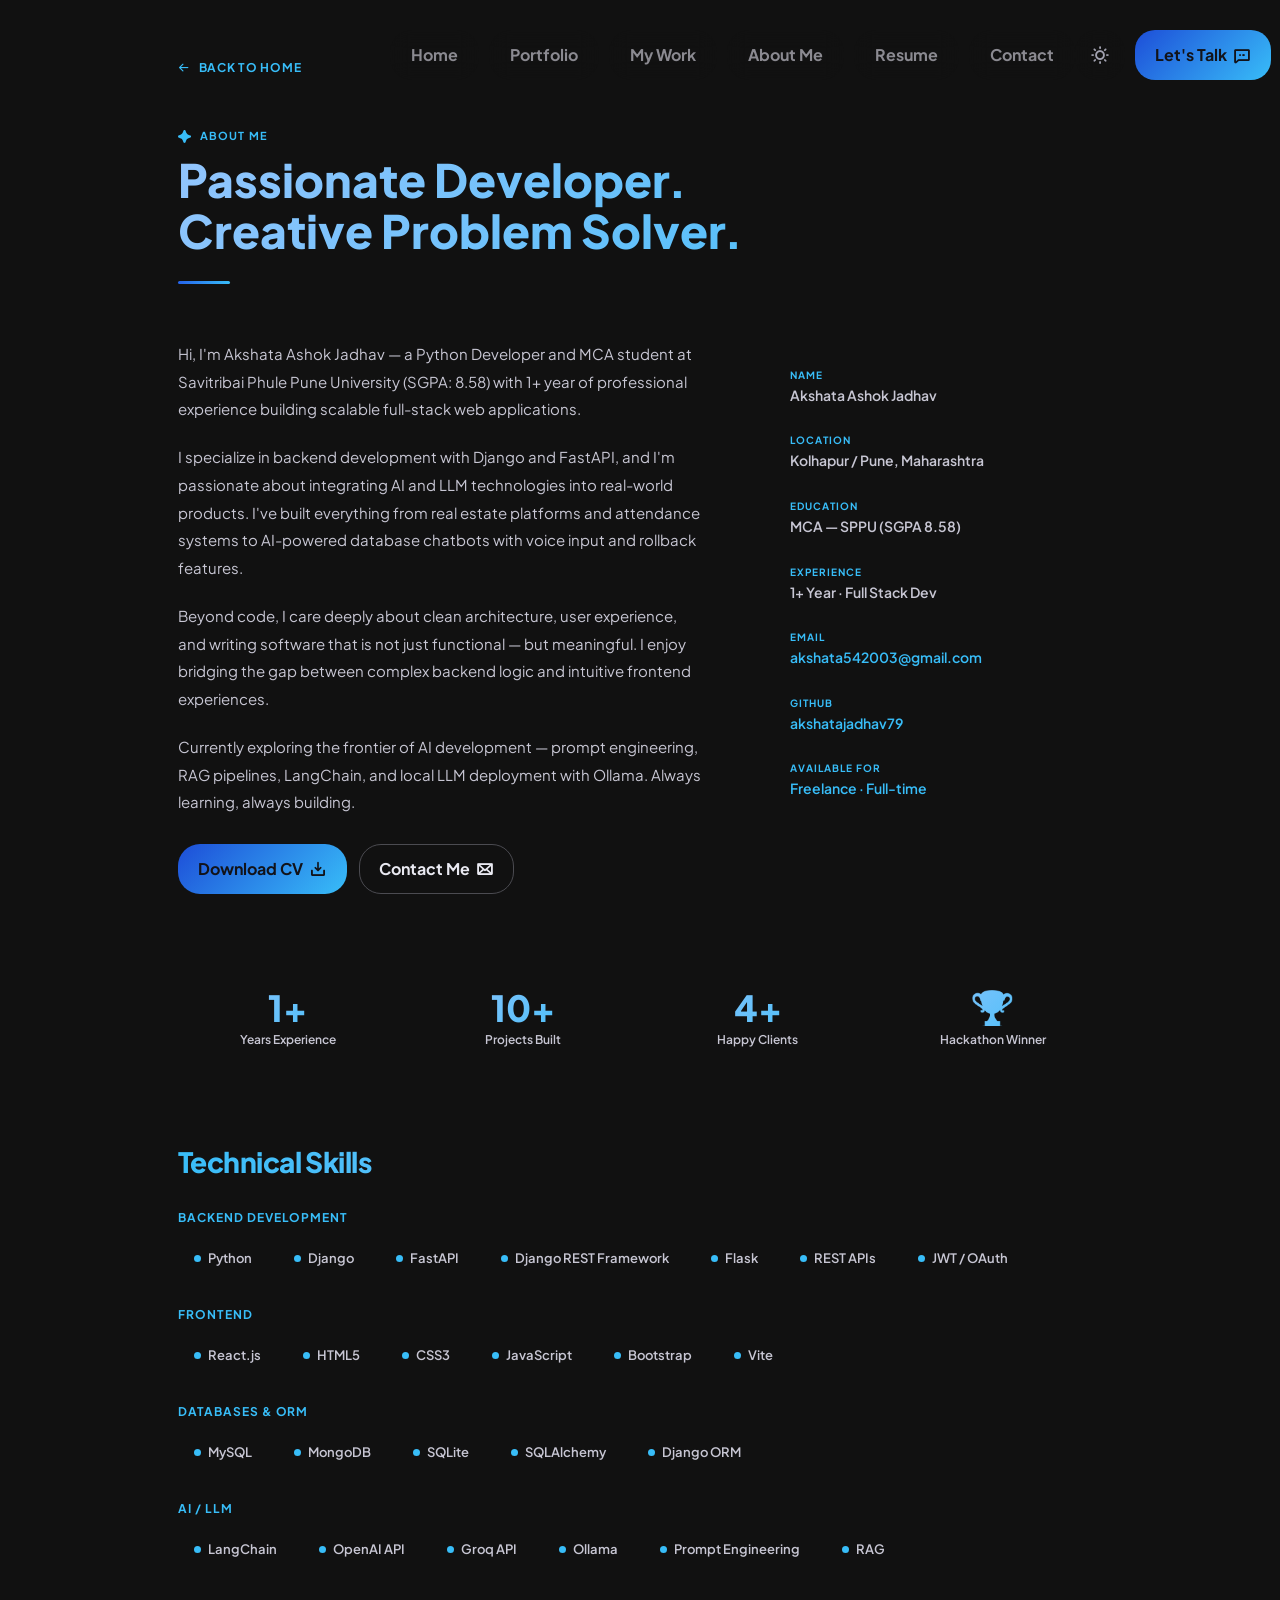
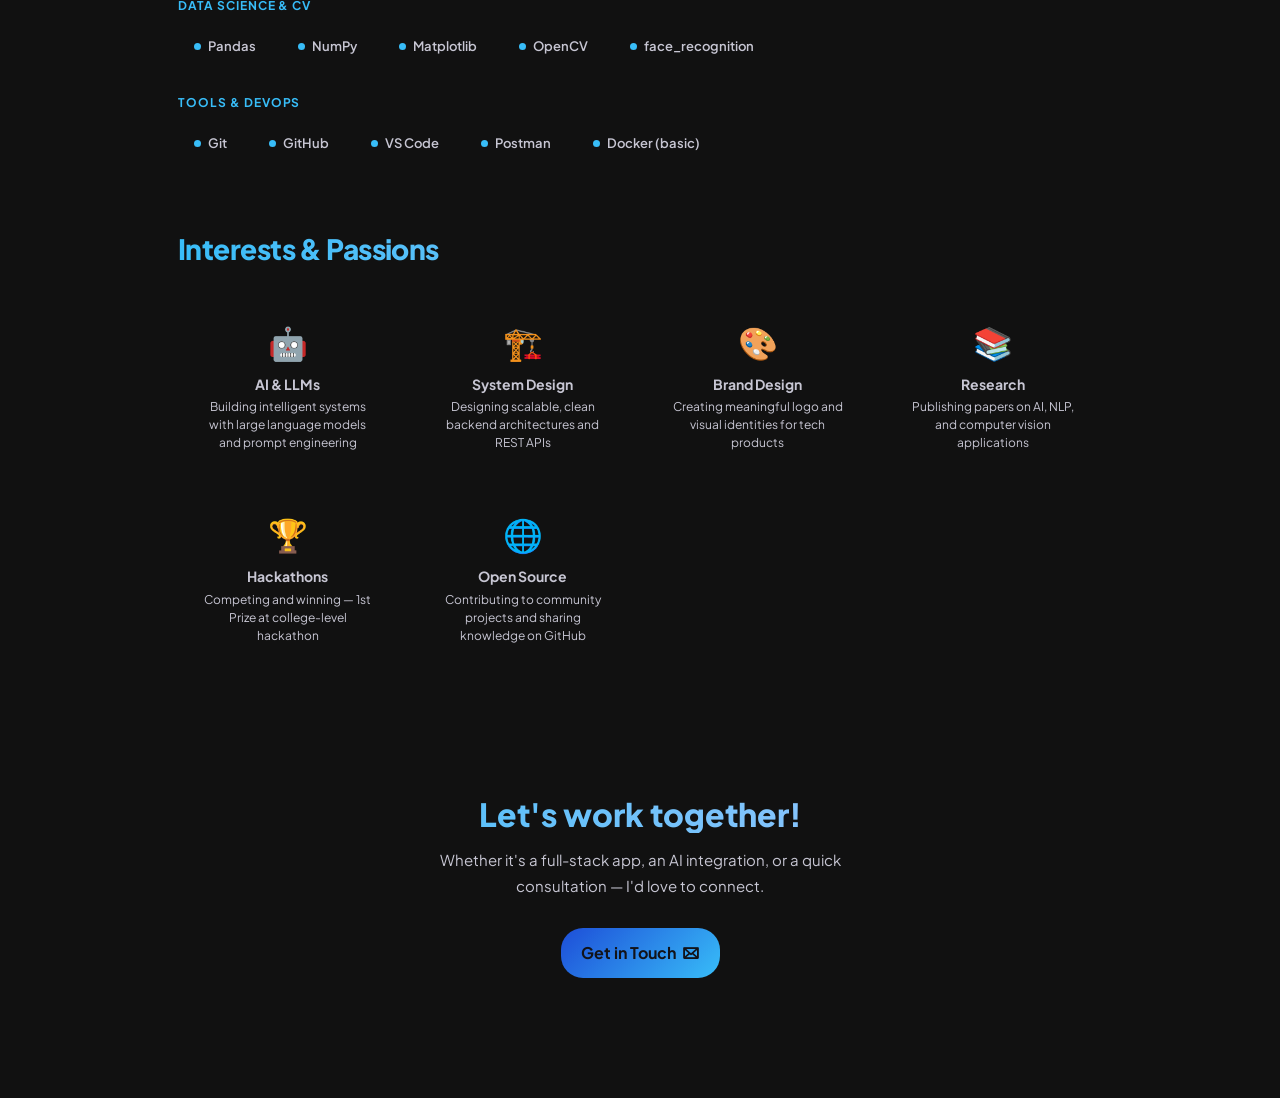
==== pages/about.html @ add592b0 "Update all files" ====
<!DOCTYPE html>
<html lang="en" dir="ltr">
<head>
  <meta charset="UTF-8">
  <title>About Me — Akshata Jadhav</title>
  <meta name="viewport" content="width=device-width, initial-scale=1, maximum-scale=1">
  <link rel="stylesheet" type="text/css" href="../css/plugins.css">
  <link rel="stylesheet" type="text/css" href="../css/main.css">
  <style>
    /* ════════════════════════════════════════════════════
       BLUE GRADIENT DESIGN SYSTEM — Akshata Jadhav
       Font: Plus Jakarta Sans (Professional, Modern)
       Palette: Deep Navy · Royal Blue · Sky Blue
    ════════════════════════════════════════════════════ */

    /* ── Universal font override ─────────────────────── */
    *, body, h1,h2,h3,h4,h5,h6,p,span,a,li,button,input,textarea,select,
    .menu__link,.btn,.btn-caption,.headline__title,.headline__subtitle,
    .h2__title,.h2__subtitle,.h2__text,.h3__title,.about-descr__text,
    .resume-lines__title,.resume-lines__source,.resume-lines__descr,.resume-lines__date,
    .achievements__number,.achievements__descr,.tools-cards__caption,.teaser__text,
    .contact-lines__title,.contact-lines__text,.logo__caption p,.avatar__block h6,
    .gallery__descr h5,.small,.rounded-tag,.trigger__caption,.menu__caption,
    .pg-title,.pg-subtitle,.pg-label,.back-link,.form-label,.sec-title,
    .tl-title,.tl-org,.tl-desc,.tl-date,.sec-h h2,.tool-pill,
    .proj-title,.proj-desc,.proj-category,.filter-btn,
    .mw-section-title,.mw-section-desc,.research-title,.research-abstract,
    .info-label,.info-value,.avail-text,.avail-sub,.social-link-label,.social-link-handle,
    .stat-number,.stat-label,.skill-chip,.skill-group-label,
    .interest-title,.interest-desc,.about-card-label,.about-card-value,
    .cert-title,.cert-org,.cert-date,.cert-desc,.cert-name {
      font-family: 'Plus Jakarta Sans', sans-serif !important;
      -webkit-font-smoothing: antialiased;
    }

    /* ── Page title gradient ─────────────────────────── */
    .pg-title {
      background: linear-gradient(135deg, #93C5FD 0%, #38BDF8 100%) !important;
      -webkit-background-clip: text !important;
      -webkit-text-fill-color: transparent !important;
      background-clip: text !important;
    }

    /* ── Main headline (index) ───────────────────────── */
    .headline__title {
      font-size: clamp(36px,5.5vw,68px) !important;
      font-weight: 800 !important;
      line-height: 1.06 !important;
      letter-spacing: -0.025em !important;
      background: linear-gradient(135deg, #93C5FD 0%, #38BDF8 100%) !important;
      -webkit-background-clip: text !important;
      -webkit-text-fill-color: transparent !important;
      background-clip: text !important;
    }

    /* ── Section headings ────────────────────────────── */
    .h2__title, .mw-section-title, .sec-title {
      font-weight: 800 !important;
      letter-spacing: -0.02em !important;
    }

    /* ── Stat / achievement numbers ──────────────────── */
    .stat-number, .achievements__number {
      background: linear-gradient(135deg, #93C5FD 0%, #38BDF8 100%) !important;
      -webkit-background-clip: text !important;
      -webkit-text-fill-color: transparent !important;
      background-clip: text !important;
      font-weight: 800 !important;
    }

    /* ── Dividers ─────────────────────────────────────── */
    .pg-divider, .mw-divider {
      background: linear-gradient(90deg, #2563EB, #38BDF8) !important;
    }

    /* ── Card hover glow ─────────────────────────────── */
    .proj-card:hover, .info-card:hover, .interest-card:hover,
    .stat-card:hover, .award-card:hover, .research-card:hover {
      border-color: #2563EB !important;
      box-shadow: 0 16px 48px rgba(37,99,235,.2) !important;
    }

    /* ── Filter active ───────────────────────────────── */
    .filter-btn.active, .filter-btn:hover {
      background: linear-gradient(135deg,#1D4ED8,#38BDF8) !important;
      border-color: transparent !important;
    }

    /* ── Form focus ──────────────────────────────────── */
    .form-input:focus, .form-textarea:focus {
      border-color: #2563EB !important;
      box-shadow: 0 0 0 3px rgba(37,99,235,.15) !important;
    }

    /* ── Download bar ────────────────────────────────── */
    .dl-bar { background: linear-gradient(135deg, #1D4ED8 0%, #38BDF8 100%) !important; }
    .dl-btn { color: #1D4ED8 !important; }

    /* ── Social hover ────────────────────────────────── */
    .social-link:hover { border-color: #2563EB !important; }

    /* ── Availability dot pulse ──────────────────────── */
    .avail-dot { background: #38BDF8 !important; }
    @keyframes pulse-blue {
      0%,100%{box-shadow:0 0 0 0 rgba(56,189,248,.5)}
      50%{box-shadow:0 0 0 7px rgba(56,189,248,0)}
    }
    .avail-dot { animation: pulse-blue 2s infinite !important; }

    /* ── Icon backgrounds ────────────────────────────── */
    .research-icon, .cert-icon {
      background: linear-gradient(135deg,#1D4ED8,#38BDF8) !important;
    }

    /* ── Skill chip dot ──────────────────────────────── */
    .skill-chip-dot { background: #38BDF8 !important; }
    .skill-chip:hover { border-color: #2563EB !important; color: #2563EB !important; }
    .tool-pill:hover { border-color: #2563EB !important; color: #2563EB !important; }

    /* ── Tl score pill ───────────────────────────────── */
    .tl-score { background: rgba(37,99,235,.14) !important; color: #60A5FA !important; }

    /* ── Submit button ───────────────────────────────── */
    .submit-btn { background: linear-gradient(135deg,#1D4ED8,#38BDF8) !important; }

    /* ── Success message ─────────────────────────────── */
    .success-msg { background:#eff6ff !important; border-color:#bfdbfe !important; }
    .success-msg p { color: #1D4ED8 !important; }

    /* ── Proj thumb placeholder gradients ────────────── */
    .proj-thumb { background: linear-gradient(135deg,#1e3a8a,#2563EB) !important; }

    .pg-wrap { max-width: 980px; margin: 0 auto; padding: 56px 28px 100px; }
    .back-link { display:inline-flex;align-items:center;gap:8px;font-size:12px;font-weight:700;letter-spacing:.06em;text-transform:uppercase;color:var(--accent);text-decoration:none;margin-bottom:52px;transition:gap .2s; }
    .back-link:hover { gap:14px; }
    .pg-label { display:flex;align-items:center;gap:9px;font-size:11px;font-weight:700;letter-spacing:.1em;text-transform:uppercase;color:var(--accent);margin-bottom:10px; }
    .pg-title { font-size:clamp(28px,5vw,46px);font-weight:800;line-height:1.12;margin:0 0 14px; }
    .pg-divider { width:52px;height:3px;margin-top:24px;margin-bottom:56px;background:linear-gradient(90deg,#2563EB,#38BDF8);border-radius:4px; }

    /* Hero layout */
    .about-hero { display:grid;grid-template-columns:1fr 340px;gap:56px;margin-bottom:72px;align-items:start; }
    @media(max-width:768px){ .about-hero { grid-template-columns:1fr; } }
    .about-text p { font-size:15px;line-height:1.85;color:var(--text-2);margin-bottom:20px; }
    .about-text p:last-child { margin-bottom:0; }
    .about-card { background:var(--card);border:1px solid var(--border);border-radius:18px;padding:28px; }
    .about-card-item { padding:14px 0;border-bottom:1px solid var(--border); }
    .about-card-item:last-child { border-bottom:none;padding-bottom:0; }
    .about-card-label { font-size:10px;font-weight:700;letter-spacing:.1em;text-transform:uppercase;color:var(--accent);margin-bottom:4px; }
    .about-card-value { font-size:14px;font-weight:600; }
    .about-card-value a { color:var(--accent);text-decoration:none; }

    /* Stats */
    .stats-row { display:grid;grid-template-columns:repeat(4,1fr);gap:16px;margin-bottom:72px; }
    @media(max-width:600px){ .stats-row { grid-template-columns:repeat(2,1fr); } }
    .stat-card { background:var(--card);border:1px solid var(--border);border-radius:16px;padding:24px 20px;text-align:center;transition:border-color .25s,transform .25s; }
    .stat-card:hover { border-color:var(--accent);transform:translateY(-3px); }
    .stat-number { font-size:36px;font-weight:800;background:linear-gradient(135deg,var(--accent),var(--secondary));-webkit-background-clip:text;-webkit-text-fill-color:transparent;background-clip:text;line-height:1; }
    .stat-label { font-size:12px;color:var(--text-2);margin-top:6px;font-weight:600; }

    /* Skills section */
    .skills-section { margin-bottom:72px; }
    .sec-title { font-size:clamp(20px,3vw,28px);font-weight:800;margin:0 0 32px; }
    .skill-group { margin-bottom:32px; }
    .skill-group-label { font-size:12px;font-weight:700;letter-spacing:.08em;text-transform:uppercase;color:var(--accent);margin-bottom:14px; }
    .skill-chips { display:flex;flex-wrap:wrap;gap:10px; }
    .skill-chip { display:inline-flex;align-items:center;gap:7px;font-size:13px;font-weight:600;padding:8px 16px;border-radius:25px;border:1px solid var(--border);background:var(--card);transition:all .2s; }
    .skill-chip:hover { border-color:var(--accent);color:var(--accent); }
    .skill-chip-dot { width:7px;height:7px;border-radius:50%;background:var(--accent);flex-shrink:0; }

    /* Interests */
    .interests-grid { display:grid;grid-template-columns:repeat(auto-fill,minmax(200px,1fr));gap:16px;margin-bottom:72px; }
    .interest-card { background:var(--card);border:1px solid var(--border);border-radius:14px;padding:22px;text-align:center;transition:border-color .25s,transform .25s; }
    .interest-card:hover { border-color:var(--accent);transform:translateY(-3px); }
    .interest-icon { font-size:32px;margin-bottom:10px; }
    .interest-title { font-size:14px;font-weight:700;margin-bottom:4px; }
    .interest-desc { font-size:12px;color:var(--text-2);line-height:1.5; }
  </style>

  <!-- Google Fonts — Plus Jakarta Sans -->
  <link rel="preconnect" href="https://fonts.googleapis.com">
  <link rel="preconnect" href="https://fonts.gstatic.com" crossorigin>
  <link href="https://fonts.googleapis.com/css2?family=Plus+Jakarta+Sans:ital,wght@0,300;0,400;0,500;0,600;0,700;0,800;1,400&display=swap" rel="stylesheet">
</head>
<body>
  <header id="header" class="header d-flex justify-content-between">
    <div class="header__navigation">
      <nav id="menu" class="menu">
        <ul class="menu__list d-flex justify-content-start">
          <li class="menu__item"><a class="menu__link btn" href="../index.html"><span class="menu__caption">Home</span><i class="ph-bold ph-house-simple"></i></a></li>
          <li class="menu__item"><a class="menu__link btn" href="portfolio.html"><span class="menu__caption">Portfolio</span><i class="ph-bold ph-squares-four"></i></a></li>
          <li class="menu__item"><a class="menu__link btn" href="my_work.html"><span class="menu__caption">My Work</span><i class="ph-bold ph-briefcase"></i></a></li>
          <li class="menu__item menu__item--active"><a class="menu__link btn" href="about.html"><span class="menu__caption">About Me</span><i class="ph-bold ph-user"></i></a></li>
          <li class="menu__item"><a class="menu__link btn" href="resume.html"><span class="menu__caption">Resume</span><i class="ph-bold ph-article"></i></a></li>
          <li class="menu__item"><a class="menu__link btn" href="contact.html"><span class="menu__caption">Contact</span><i class="ph-bold ph-envelope"></i></a></li>
        </ul>
      </nav>
    </div>
    <div class="header__controls d-flex justify-content-end">
      <button id="color-switcher" class="color-switcher header__switcher btn" type="button" role="switch" aria-label="light/dark mode" aria-checked="true"></button>
      <a class="header__trigger btn" href="mailto:akshata542003@gmail.com?subject=Message%20from%20your%20site"><span class="trigger__caption">Let's Talk</span><i class="ph-bold ph-chat-dots"></i></a>
    </div>
  </header>

  <div class="pg-wrap">
    <a class="back-link" href="../index.html"><i class="ph-bold ph-arrow-left"></i> Back to Home</a>

    <p class="pg-label">
      <svg xmlns="http://www.w3.org/2000/svg" width="13" height="13" viewBox="0 0 13 13" fill="currentColor"><path d="M5.6,12.6c-0.5-0.8-0.7-2.4-1.7-3.5c-1-1-2.7-1.2-3.5-1.7C-0.1,7-0.1,6,0.4,5.6c0.8-0.5,2.3-0.6,3.5-1.8C5,2.8,5.1,1.2,5.6,0.4C6-0.1,7-0.1,7.4,0.4c0.5,0.8,0.7,2.4,1.8,3.5c1.2,1.2,2.6,1.2,3.5,1.7c0.6,0.4,0.6,1.4,0,1.7C11.8,7.9,10.2,8,9.1,9.1c-1,1-1.2,2.7-1.7,3.5C7,13.1,6,13.1,5.6,12.6z"/></svg>
      About Me
    </p>
    <h1 class="pg-title">Passionate Developer.<br>Creative Problem Solver.</h1>
    <div class="pg-divider"></div>

    <!-- Hero -->
    <div class="about-hero">
      <div class="about-text">
        <p>Hi, I'm <strong>Akshata Ashok Jadhav</strong> — a Python Developer and MCA student at Savitribai Phule Pune University (SGPA: 8.58) with 1+ year of professional experience building scalable full-stack web applications.</p>
        <p>I specialize in backend development with Django and FastAPI, and I'm passionate about integrating AI and LLM technologies into real-world products. I've built everything from real estate platforms and attendance systems to AI-powered database chatbots with voice input and rollback features.</p>
        <p>Beyond code, I care deeply about clean architecture, user experience, and writing software that is not just functional — but meaningful. I enjoy bridging the gap between complex backend logic and intuitive frontend experiences.</p>
        <p>Currently exploring the frontier of AI development — prompt engineering, RAG pipelines, LangChain, and local LLM deployment with Ollama. Always learning, always building.</p>
        <div style="margin-top:28px;display:flex;gap:12px;flex-wrap:wrap;">
          <a class="btn btn-default btn-hover btn-hover-accent" href="../img/Akshata_Jadhav_Resume.pdf" download><span class="btn-caption">Download CV</span><i class="ph-bold ph-download-simple"></i></a>
          <a class="btn btn-default btn-hover btn-hover-outline" href="contact.html"><span class="btn-caption">Contact Me</span><i class="ph-bold ph-envelope"></i></a>
        </div>
      </div>
      <div>
        <div class="about-card">
          <div class="about-card-item" style="padding-top:0;">
            <p class="about-card-label">Name</p>
            <p class="about-card-value">Akshata Ashok Jadhav</p>
          </div>
          <div class="about-card-item">
            <p class="about-card-label">Location</p>
            <p class="about-card-value">Kolhapur / Pune, Maharashtra</p>
          </div>
          <div class="about-card-item">
            <p class="about-card-label">Education</p>
            <p class="about-card-value">MCA — SPPU (SGPA 8.58)</p>
          </div>
          <div class="about-card-item">
            <p class="about-card-label">Experience</p>
            <p class="about-card-value">1+ Year · Full Stack Dev</p>
          </div>
          <div class="about-card-item">
            <p class="about-card-label">Email</p>
            <p class="about-card-value"><a href="mailto:akshata542003@gmail.com">akshata542003@gmail.com</a></p>
          </div>
          <div class="about-card-item">
            <p class="about-card-label">GitHub</p>
            <p class="about-card-value"><a href="https://github.com/akshatajadhav79" target="_blank">akshatajadhav79</a></p>
          </div>
          <div class="about-card-item">
            <p class="about-card-label">Available for</p>
            <p class="about-card-value" style="color:var(--accent);">Freelance · Full-time</p>
          </div>
        </div>
      </div>
    </div>

    <!-- Stats -->
    <div class="stats-row">
      <div class="stat-card"><div class="stat-number">1+</div><div class="stat-label">Years Experience</div></div>
      <div class="stat-card"><div class="stat-number">10+</div><div class="stat-label">Projects Built</div></div>
      <div class="stat-card"><div class="stat-number">4+</div><div class="stat-label">Happy Clients</div></div>
      <div class="stat-card"><div class="stat-number">🏆</div><div class="stat-label">Hackathon Winner</div></div>
    </div>

    <!-- Skills -->
    <div class="skills-section">
      <h2 class="sec-title">Technical Skills</h2>

      <div class="skill-group">
        <p class="skill-group-label">Backend Development</p>
        <div class="skill-chips">
          <span class="skill-chip"><span class="skill-chip-dot"></span>Python</span>
          <span class="skill-chip"><span class="skill-chip-dot"></span>Django</span>
          <span class="skill-chip"><span class="skill-chip-dot"></span>FastAPI</span>
          <span class="skill-chip"><span class="skill-chip-dot"></span>Django REST Framework</span>
          <span class="skill-chip"><span class="skill-chip-dot"></span>Flask</span>
          <span class="skill-chip"><span class="skill-chip-dot"></span>REST APIs</span>
          <span class="skill-chip"><span class="skill-chip-dot"></span>JWT / OAuth</span>
        </div>
      </div>

      <div class="skill-group">
        <p class="skill-group-label">Frontend</p>
        <div class="skill-chips">
          <span class="skill-chip"><span class="skill-chip-dot"></span>React.js</span>
          <span class="skill-chip"><span class="skill-chip-dot"></span>HTML5</span>
          <span class="skill-chip"><span class="skill-chip-dot"></span>CSS3</span>
          <span class="skill-chip"><span class="skill-chip-dot"></span>JavaScript</span>
          <span class="skill-chip"><span class="skill-chip-dot"></span>Bootstrap</span>
          <span class="skill-chip"><span class="skill-chip-dot"></span>Vite</span>
        </div>
      </div>

      <div class="skill-group">
        <p class="skill-group-label">Databases & ORM</p>
        <div class="skill-chips">
          <span class="skill-chip"><span class="skill-chip-dot"></span>MySQL</span>
          <span class="skill-chip"><span class="skill-chip-dot"></span>MongoDB</span>
          <span class="skill-chip"><span class="skill-chip-dot"></span>SQLite</span>
          <span class="skill-chip"><span class="skill-chip-dot"></span>SQLAlchemy</span>
          <span class="skill-chip"><span class="skill-chip-dot"></span>Django ORM</span>
        </div>
      </div>

      <div class="skill-group">
        <p class="skill-group-label">AI / LLM</p>
        <div class="skill-chips">
          <span class="skill-chip"><span class="skill-chip-dot"></span>LangChain</span>
          <span class="skill-chip"><span class="skill-chip-dot"></span>OpenAI API</span>
          <span class="skill-chip"><span class="skill-chip-dot"></span>Groq API</span>
          <span class="skill-chip"><span class="skill-chip-dot"></span>Ollama</span>
          <span class="skill-chip"><span class="skill-chip-dot"></span>Prompt Engineering</span>
          <span class="skill-chip"><span class="skill-chip-dot"></span>RAG</span>
        </div>
      </div>

      <div class="skill-group">
        <p class="skill-group-label">Data Science & CV</p>
        <div class="skill-chips">
          <span class="skill-chip"><span class="skill-chip-dot"></span>Pandas</span>
          <span class="skill-chip"><span class="skill-chip-dot"></span>NumPy</span>
          <span class="skill-chip"><span class="skill-chip-dot"></span>Matplotlib</span>
          <span class="skill-chip"><span class="skill-chip-dot"></span>OpenCV</span>
          <span class="skill-chip"><span class="skill-chip-dot"></span>face_recognition</span>
        </div>
      </div>

      <div class="skill-group">
        <p class="skill-group-label">Tools & DevOps</p>
        <div class="skill-chips">
          <span class="skill-chip"><span class="skill-chip-dot"></span>Git</span>
          <span class="skill-chip"><span class="skill-chip-dot"></span>GitHub</span>
          <span class="skill-chip"><span class="skill-chip-dot"></span>VS Code</span>
          <span class="skill-chip"><span class="skill-chip-dot"></span>Postman</span>
          <span class="skill-chip"><span class="skill-chip-dot"></span>Docker (basic)</span>
        </div>
      </div>
    </div>

    <!-- Interests -->
    <h2 class="sec-title">Interests &amp; Passions</h2>
    <div class="interests-grid">
      <div class="interest-card">
        <div class="interest-icon">🤖</div>
        <div class="interest-title">AI & LLMs</div>
        <div class="interest-desc">Building intelligent systems with large language models and prompt engineering</div>
      </div>
      <div class="interest-card">
        <div class="interest-icon">🏗️</div>
        <div class="interest-title">System Design</div>
        <div class="interest-desc">Designing scalable, clean backend architectures and REST APIs</div>
      </div>
      <div class="interest-card">
        <div class="interest-icon">🎨</div>
        <div class="interest-title">Brand Design</div>
        <div class="interest-desc">Creating meaningful logo and visual identities for tech products</div>
      </div>
      <div class="interest-card">
        <div class="interest-icon">📚</div>
        <div class="interest-title">Research</div>
        <div class="interest-desc">Publishing papers on AI, NLP, and computer vision applications</div>
      </div>
      <div class="interest-card">
        <div class="interest-icon">🏆</div>
        <div class="interest-title">Hackathons</div>
        <div class="interest-desc">Competing and winning — 1st Prize at college-level hackathon</div>
      </div>
      <div class="interest-card">
        <div class="interest-icon">🌐</div>
        <div class="interest-title">Open Source</div>
        <div class="interest-desc">Contributing to community projects and sharing knowledge on GitHub</div>
      </div>
    </div>

    <!-- CTA -->
    <div style="text-align:center;padding:56px 0 20px;">
      <center>
      <h2 style="font-size:clamp(22px,4vw,32px);font-weight:800;margin:0 0 14px;">Let's work together!</h2></center>
      <p style="color:var(--text-2);font-size:15px;max-width:440px;margin:0 auto 28px;line-height:1.75;">Whether it's a full-stack app, an AI integration, or a quick consultation — I'd love to connect.</p>
      <a class="btn btn-default btn-hover btn-hover-accent" href="contact.html"><span class="btn-caption">Get in Touch</span><i class="ph-bold ph-envelope"></i></a>
    </div>
  </div>

  <script src="../js/libs.min.js"></script>
  <script src="../js/app.js"></script>
</body>
</html>
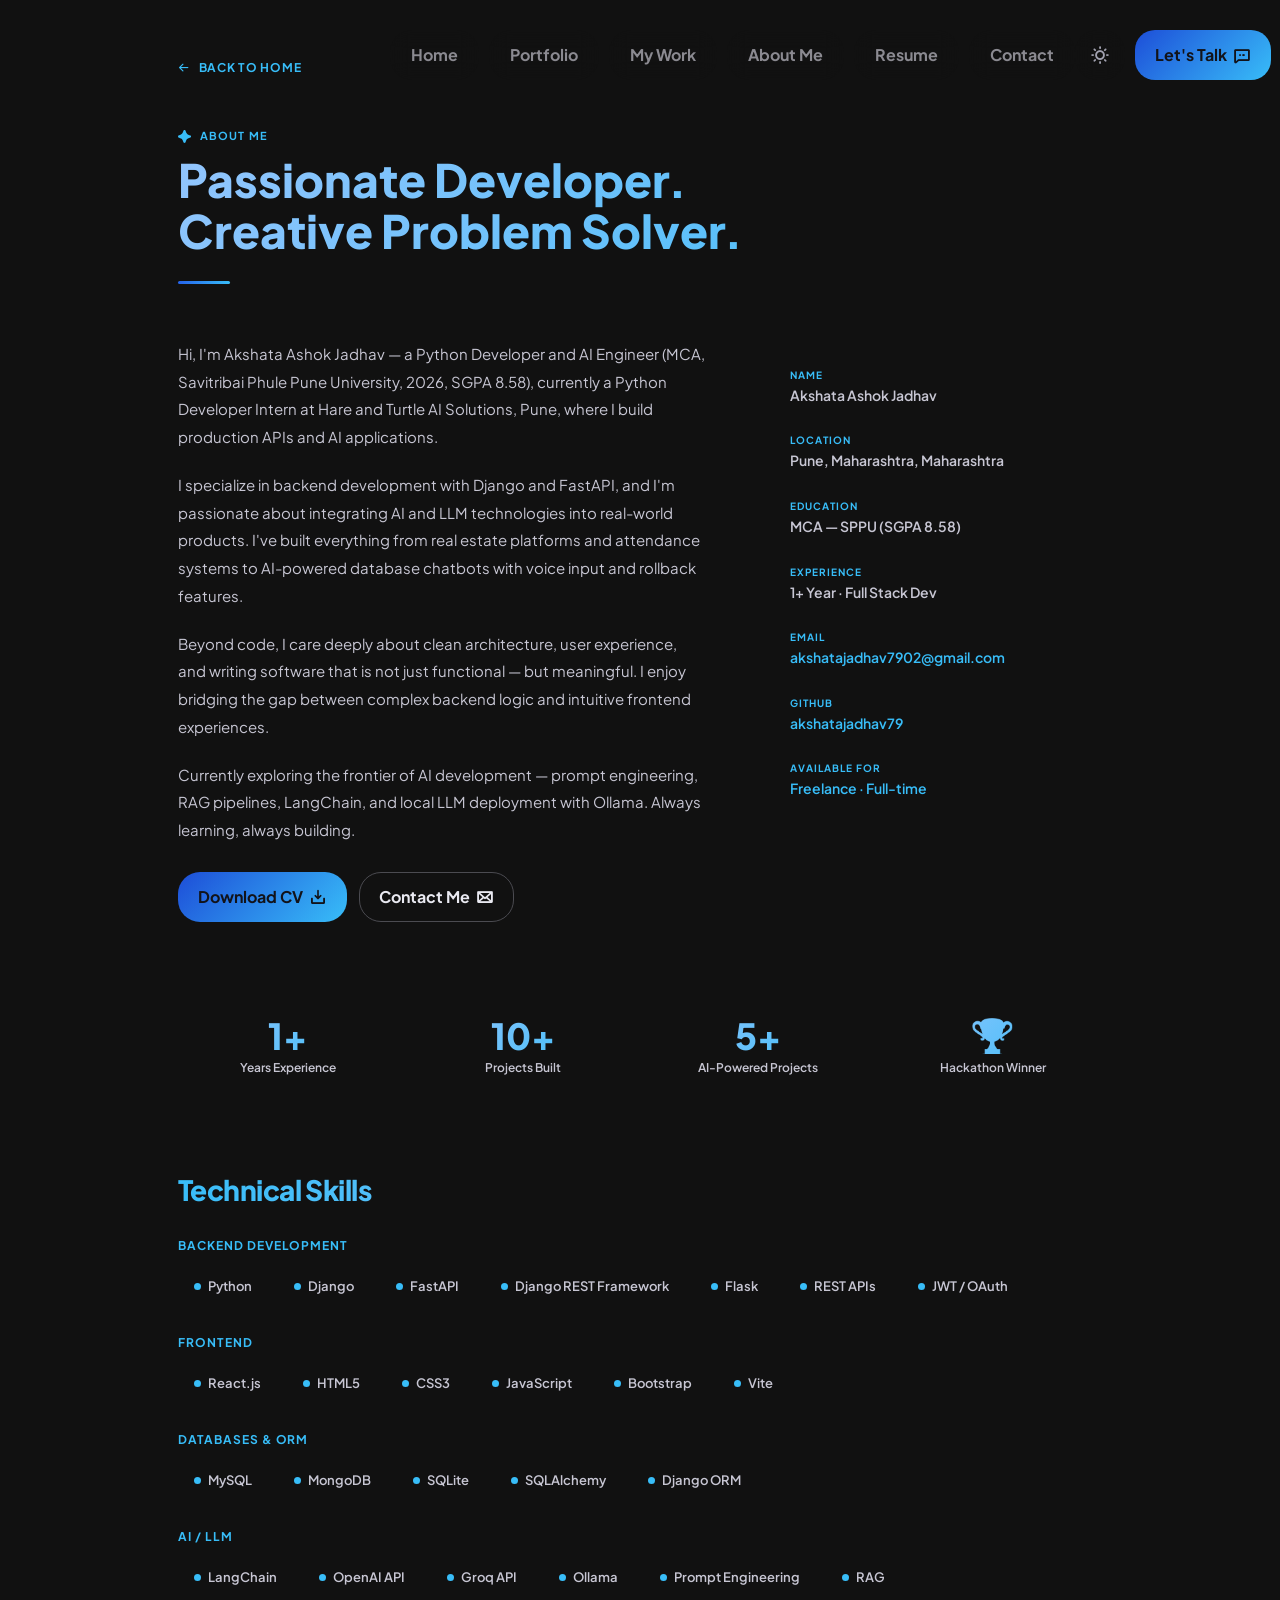
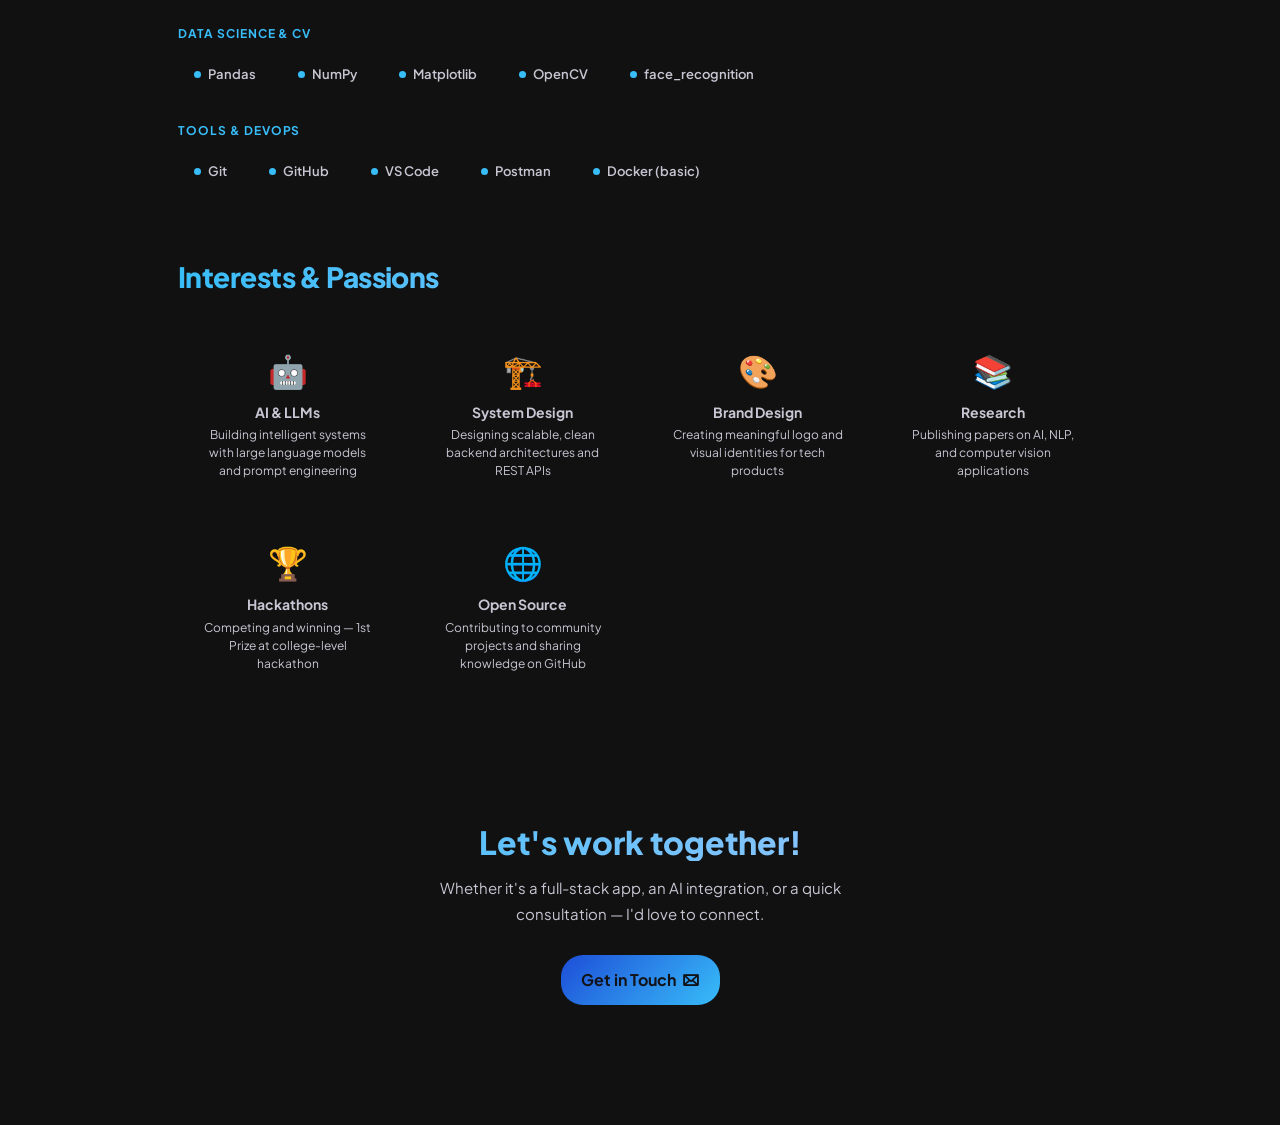
==== commit aef2a0a3: "Portfolio refresh: pages" ====
--- a/pages/about.html
+++ b/pages/about.html
@@ -197,7 +197,7 @@
     </div>
     <div class="header__controls d-flex justify-content-end">
       <button id="color-switcher" class="color-switcher header__switcher btn" type="button" role="switch" aria-label="light/dark mode" aria-checked="true"></button>
-      <a class="header__trigger btn" href="mailto:akshata542003@gmail.com?subject=Message%20from%20your%20site"><span class="trigger__caption">Let's Talk</span><i class="ph-bold ph-chat-dots"></i></a>
+      <a class="header__trigger btn" href="mailto:akshatajadhav7902@gmail.com?subject=Message%20from%20your%20site"><span class="trigger__caption">Let's Talk</span><i class="ph-bold ph-chat-dots"></i></a>
     </div>
   </header>
 
@@ -214,7 +214,7 @@
     <!-- Hero -->
     <div class="about-hero">
       <div class="about-text">
-        <p>Hi, I'm <strong>Akshata Ashok Jadhav</strong> — a Python Developer and MCA student at Savitribai Phule Pune University (SGPA: 8.58) with 1+ year of professional experience building scalable full-stack web applications.</p>
+        <p>Hi, I'm <strong>Akshata Ashok Jadhav</strong> — a Python Developer and AI Engineer (MCA, Savitribai Phule Pune University, 2026, SGPA 8.58), currently a Python Developer Intern at Hare and Turtle AI Solutions, Pune, where I build production APIs and AI applications.</p>
         <p>I specialize in backend development with Django and FastAPI, and I'm passionate about integrating AI and LLM technologies into real-world products. I've built everything from real estate platforms and attendance systems to AI-powered database chatbots with voice input and rollback features.</p>
         <p>Beyond code, I care deeply about clean architecture, user experience, and writing software that is not just functional — but meaningful. I enjoy bridging the gap between complex backend logic and intuitive frontend experiences.</p>
         <p>Currently exploring the frontier of AI development — prompt engineering, RAG pipelines, LangChain, and local LLM deployment with Ollama. Always learning, always building.</p>
@@ -231,7 +231,7 @@
           </div>
           <div class="about-card-item">
             <p class="about-card-label">Location</p>
-            <p class="about-card-value">Kolhapur / Pune, Maharashtra</p>
+            <p class="about-card-value">Pune, Maharashtra, Maharashtra</p>
           </div>
           <div class="about-card-item">
             <p class="about-card-label">Education</p>
@@ -243,7 +243,7 @@
           </div>
           <div class="about-card-item">
             <p class="about-card-label">Email</p>
-            <p class="about-card-value"><a href="mailto:akshata542003@gmail.com">akshata542003@gmail.com</a></p>
+            <p class="about-card-value"><a href="mailto:akshatajadhav7902@gmail.com">akshatajadhav7902@gmail.com</a></p>
           </div>
           <div class="about-card-item">
             <p class="about-card-label">GitHub</p>
@@ -261,7 +261,7 @@
     <div class="stats-row">
       <div class="stat-card"><div class="stat-number">1+</div><div class="stat-label">Years Experience</div></div>
       <div class="stat-card"><div class="stat-number">10+</div><div class="stat-label">Projects Built</div></div>
-      <div class="stat-card"><div class="stat-number">4+</div><div class="stat-label">Happy Clients</div></div>
+      <div class="stat-card"><div class="stat-number">5+</div><div class="stat-label">AI-Powered Projects</div></div>
       <div class="stat-card"><div class="stat-number">🏆</div><div class="stat-label">Hackathon Winner</div></div>
     </div>
 
